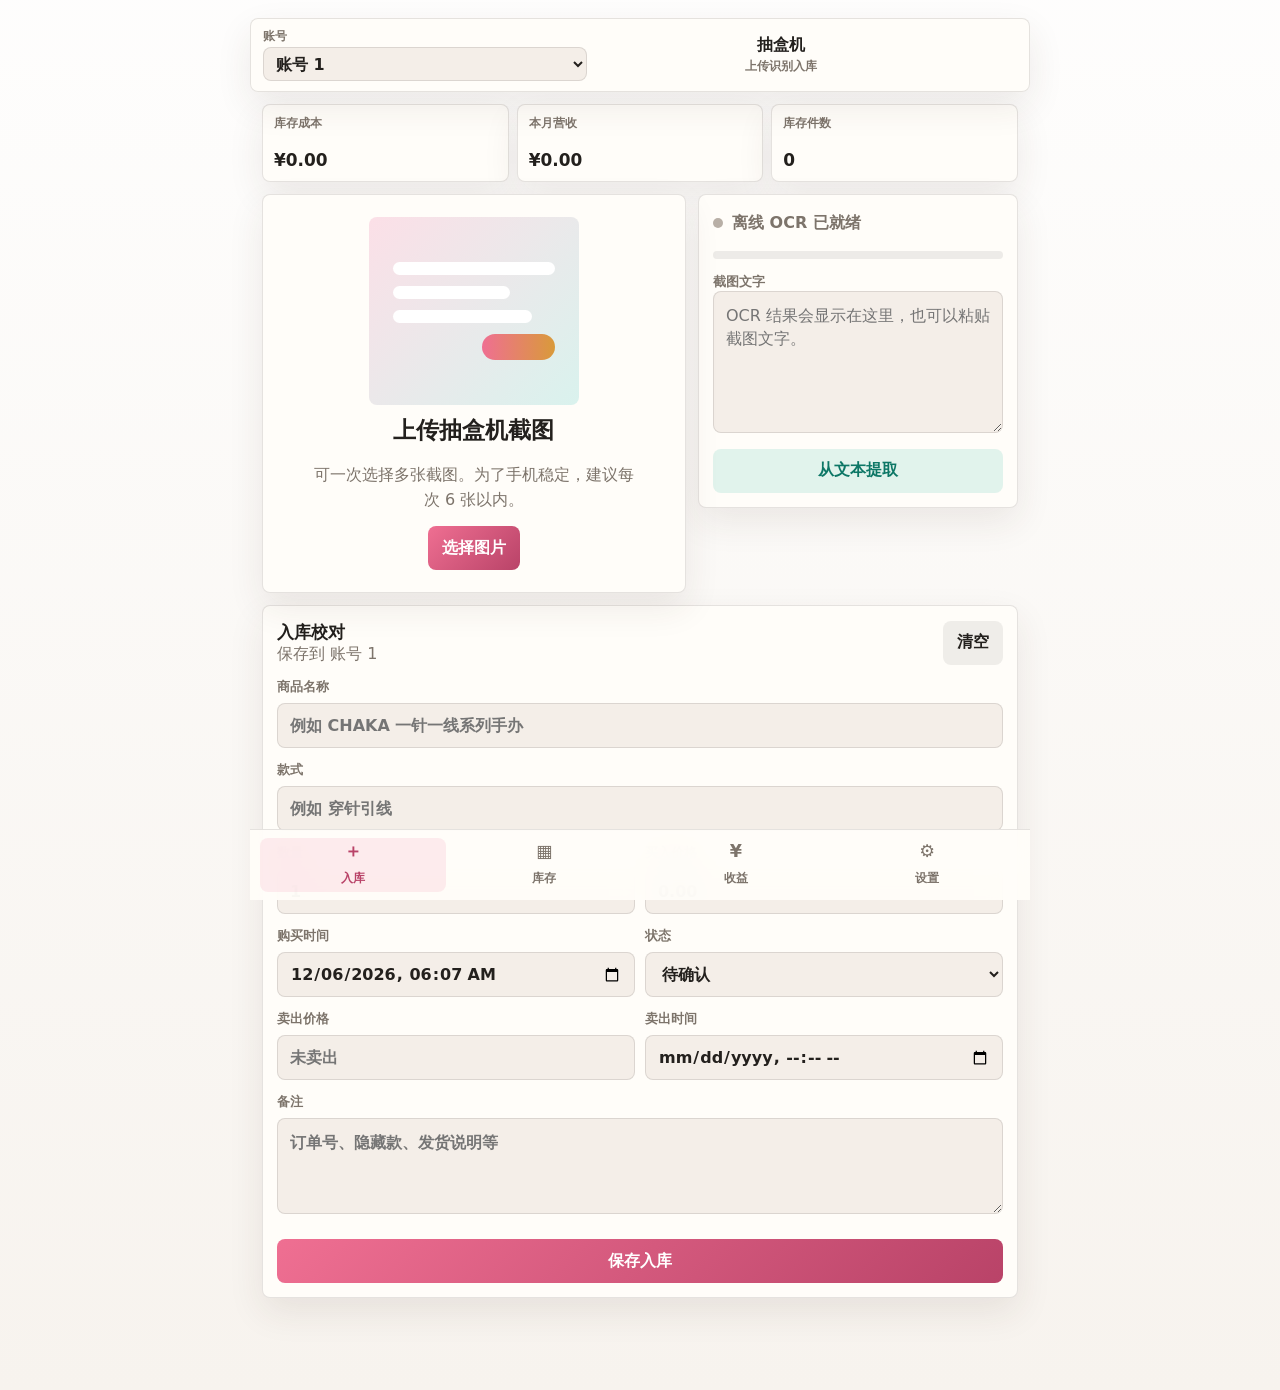
==== index.html @ b74ca7d3 "Publish Pop Mart tracker PWA v35" ====
<!doctype html>
<html lang="zh-CN">
  <head>
    <meta charset="UTF-8" />
    <meta name="viewport" content="width=device-width, initial-scale=1.0, maximum-scale=1.0, viewport-fit=cover" />
    <meta name="theme-color" content="#f7f3ee" />
    <meta name="apple-mobile-web-app-capable" content="yes" />
    <meta name="apple-mobile-web-app-title" content="抽盒机" />
    <meta name="apple-mobile-web-app-status-bar-style" content="default" />
    <title>抽盒机记录器</title>
    <link rel="manifest" href="manifest.webmanifest" />
    <link rel="icon" href="icons/icon.svg" type="image/svg+xml" />
    <link rel="apple-touch-icon" href="icons/apple-touch-icon.png" />
    <link rel="stylesheet" href="styles.css" />
  </head>
  <body>
    <main class="app-shell">
      <header class="app-header">
        <label class="account-switcher" aria-label="当前账号">
          <span>账号</span>
          <select id="activeAccountSelect"></select>
        </label>
        <div class="header-title">
          <strong>抽盒机</strong>
          <span id="headerHint">上传识别入库</span>
        </div>
        <button class="icon-action hidden" type="button" id="installButton" aria-label="安装到手机桌面">↓</button>
      </header>

      <section class="summary-strip" aria-label="当前账号汇总">
        <div>
          <span id="spendLabel">库存成本</span>
          <strong id="monthTotal">¥0.00</strong>
        </div>
        <div>
          <span>本月营收</span>
          <strong id="monthRevenueTotal">¥0.00</strong>
        </div>
        <div>
          <span>库存件数</span>
          <strong id="entryCount">0</strong>
        </div>
      </section>

      <section class="tab-panel active" id="tabCapture" data-tab-panel="capture" aria-label="上传图片识别入库">
        <section class="upload-zone" id="dropZone">
          <input id="imageInput" type="file" accept="image/*" multiple />
          <div class="upload-empty" id="uploadEmpty">
            <div class="receipt-visual" aria-hidden="true">
              <span></span>
              <span></span>
              <span></span>
              <b></b>
            </div>
            <h1>上传抽盒机截图</h1>
            <p>可一次选择多张截图。为了手机稳定，建议每次 6 张以内。</p>
            <button class="primary-action" type="button" id="selectButton">选择图片</button>
          </div>
          <div class="preview-wrap hidden" id="previewWrap">
            <img id="previewImage" alt="商品图片预览" />
            <div class="preview-actions">
              <button type="button" id="replaceButton">更换</button>
              <button type="button" id="scanButton">识别图片</button>
            </div>
          </div>
        </section>

        <section class="batch-card hidden" id="batchPanel">
          <div class="section-head">
            <div>
              <h2>批量入库</h2>
              <p id="batchHint">已选择 0 张截图</p>
            </div>
            <button type="button" class="ghost-action" id="clearBatchButton">清空</button>
          </div>
          <div class="batch-list" id="batchList"></div>
          <button class="save-action" type="button" id="batchScanButton">批量识别并保存</button>
        </section>

        <section class="scan-card">
          <div class="scan-state">
            <span class="status-dot" id="statusDot"></span>
            <p id="scanStatus">离线 OCR 已就绪</p>
          </div>
          <div class="progress" aria-hidden="true">
            <span id="progressBar"></span>
          </div>
          <label for="rawText">截图文字</label>
          <textarea id="rawText" rows="5" placeholder="OCR 结果会显示在这里，也可以粘贴截图文字。"></textarea>
          <button class="secondary-action" type="button" id="parseButton">从文本提取</button>
        </section>

        <form class="entry-form" id="entryForm">
          <div class="section-head">
            <div>
              <h2>入库校对</h2>
              <p id="formAccountHint">保存到当前账号</p>
            </div>
            <button type="button" class="ghost-action" id="resetButton">清空</button>
          </div>

          <label class="hidden">
            账号
            <select id="accountInput"></select>
          </label>

          <label>
            商品名称
            <input id="productNameInput" type="text" placeholder="例如 CHAKA 一针一线系列手办" required />
          </label>

          <label>
            款式
            <input id="styleNameInput" type="text" placeholder="例如 穿针引线" />
          </label>
          <div class="style-suggestions hidden" id="styleSuggestions" aria-label="款式候选"></div>
          <div class="style-reference hidden" id="styleReference">
            <span>截图款式区域</span>
            <img id="styleReferenceImage" alt="截图款式区域放大图" />
          </div>

          <div class="field-row">
            <label>
              数量
              <input id="quantityInput" type="number" min="1" step="1" value="1" required />
            </label>
            <label>
              买入价格
              <input id="priceInput" type="number" min="0" step="0.01" placeholder="0.00" required />
            </label>
          </div>

          <div class="field-row">
            <label>
              购买时间
              <input id="purchaseTimeInput" type="datetime-local" required />
            </label>
            <label>
              状态
              <select id="saleTypeInput">
                <option>待确认</option>
                <option>现货</option>
                <option>预售</option>
              </select>
            </label>
          </div>

          <div class="field-row">
            <label>
              卖出价格
              <input id="salePriceInput" type="number" min="0" step="0.01" placeholder="未卖出" />
            </label>
            <label>
              卖出时间
              <input id="saleTimeInput" type="datetime-local" />
            </label>
          </div>

          <label>
            备注
            <textarea id="noteInput" rows="3" placeholder="订单号、隐藏款、发货说明等"></textarea>
          </label>

          <button class="save-action" type="submit" id="saveButton">保存入库</button>
        </form>
      </section>

      <section class="tab-panel" id="tabInventory" data-tab-panel="inventory" aria-label="资产库存">
        <div class="section-head">
          <div>
            <h2>资产库存</h2>
            <p id="inventoryHint">当前账号库存会自动合并同款</p>
          </div>
          <select id="statusFilter" aria-label="库存状态筛选">
            <option value="">全部状态</option>
            <option>待确认</option>
            <option>现货</option>
            <option>预售</option>
          </select>
        </div>
        <div class="state-pills" id="statePills"></div>
        <div class="stock-list" id="stockList"></div>
        <section class="ledger-panel" aria-label="当前账号记录列表">
          <div class="section-head">
            <div>
              <h2>记录明细</h2>
              <p id="ledgerHint">点击编辑可修改买入或卖出信息</p>
            </div>
          </div>
          <div class="ledger-list" id="ledgerList"></div>
        </section>
      </section>

      <section class="tab-panel" id="tabStats" data-tab-panel="stats" aria-label="收益统计">
        <div class="stats-grid">
          <article>
            <span>本月卖出</span>
            <strong id="statsRevenue">¥0.00</strong>
          </article>
          <article>
            <span>本月利润</span>
            <strong id="statsProfit">¥0.00</strong>
          </article>
          <article>
            <span>已售件数</span>
            <strong id="statsSoldCount">0</strong>
          </article>
        </div>
        <section class="ledger-panel">
          <div class="section-head">
            <div>
              <h2>本月卖出</h2>
              <p>按卖出时间统计当前账号</p>
            </div>
          </div>
          <div class="ledger-list" id="soldList"></div>
        </section>
        <section class="ledger-panel">
          <div class="section-head">
            <div>
              <h2>所有账号汇总</h2>
              <p>合计库存、成本、营收和利润</p>
            </div>
          </div>
          <div class="account-summary-list" id="allAccountSummary"></div>
        </section>
      </section>

      <section class="tab-panel" id="tabSettings" data-tab-panel="settings" aria-label="设置">
        <details class="settings-card">
          <summary>
            <span>账号名称</span>
            <small>编辑 6 个账号</small>
          </summary>
          <div class="account-name-grid" id="accountNameGrid"></div>
        </details>
        <section class="settings-card">
          <div class="section-head">
            <div>
              <h2>数据</h2>
              <p>导出后可以用表格查看</p>
            </div>
          </div>
          <button type="button" class="secondary-action" id="exportButton">导出 CSV</button>
          <button type="button" class="danger-action" id="cleanupBadButton">清理错误识别记录</button>
        </section>
      </section>

      <select class="hidden" id="accountFilter" aria-hidden="true"></select>
      <div class="hidden" id="accountProductsGrid"></div>

      <nav class="tabbar" aria-label="任务栏">
        <button class="active" type="button" data-tab="capture">
          <span>＋</span>
          入库
        </button>
        <button type="button" data-tab="inventory">
          <span>▦</span>
          库存
        </button>
        <button type="button" data-tab="stats">
          <span>¥</span>
          收益
        </button>
        <button type="button" data-tab="settings">
          <span>⚙</span>
          设置
        </button>
      </nav>
    </main>

    <script src="vendor/tesseract/tesseract.min.js"></script>
    <script src="app.js"></script>
  </body>
</html>
---- styles.css ----
:root {
  color-scheme: light;
  --bg: #f7f3ee;
  --ink: #23201d;
  --muted: #7d746b;
  --line: rgba(46, 38, 32, 0.12);
  --surface: #fffdf9;
  --surface-soft: #f4eee8;
  --rose: #ef6f92;
  --rose-dark: #b94368;
  --mint: #2eb89e;
  --blue: #426fd0;
  --amber: #d99a3a;
  --danger: #b2574f;
  --shadow: 0 14px 36px rgba(65, 48, 36, 0.09);
}

* {
  box-sizing: border-box;
}

body {
  margin: 0;
  min-height: 100vh;
  -webkit-text-size-adjust: 100%;
  background:
    linear-gradient(180deg, rgba(255, 255, 255, 0.86), rgba(247, 243, 238, 0.92)),
    var(--bg);
  color: var(--ink);
  font-family:
    Inter, ui-sans-serif, system-ui, -apple-system, BlinkMacSystemFont, "Segoe UI",
    sans-serif;
}

button,
input,
select,
textarea {
  font: inherit;
}

input,
select,
textarea {
  font-size: 16px;
}

button {
  cursor: pointer;
}

h1,
h2,
h3,
p {
  margin-top: 0;
}

h1 {
  margin-bottom: 8px;
  font-size: 1.42rem;
  line-height: 1.16;
  letter-spacing: 0;
}

h2 {
  margin-bottom: 4px;
  font-size: 1.08rem;
  letter-spacing: 0;
}

h3 {
  margin: 0 0 5px;
  font-size: 0.98rem;
}

p {
  color: var(--muted);
}

.app-shell {
  width: min(780px, 100%);
  min-height: 100vh;
  margin: 0 auto;
  padding:
    max(12px, env(safe-area-inset-top))
    max(12px, env(safe-area-inset-right))
    calc(92px + env(safe-area-inset-bottom))
    max(12px, env(safe-area-inset-left));
}

.app-header {
  position: sticky;
  top: 0;
  z-index: 20;
  min-height: 62px;
  margin: -12px -12px 12px;
  padding:
    max(10px, env(safe-area-inset-top))
    max(12px, env(safe-area-inset-right))
    10px
    max(12px, env(safe-area-inset-left));
  display: grid;
  grid-template-columns: minmax(118px, 0.88fr) minmax(0, 1fr) 42px;
  gap: 10px;
  align-items: center;
  background: rgba(255, 253, 249, 0.92);
  border-bottom: 1px solid var(--line);
  backdrop-filter: blur(18px);
}

.account-switcher {
  display: grid;
  gap: 3px;
}

.account-switcher span,
.summary-strip span,
.stats-grid span {
  color: var(--muted);
  font-size: 0.72rem;
  font-weight: 850;
}

.account-switcher select {
  height: 34px;
  border: 1px solid var(--line);
  border-radius: 8px;
  background: var(--surface-soft);
  color: var(--ink);
  padding: 0 8px;
  font-weight: 900;
}

.header-title {
  min-width: 0;
  text-align: center;
  display: grid;
  gap: 2px;
}

.header-title strong {
  font-size: 1rem;
}

.header-title span {
  color: var(--muted);
  font-size: 0.76rem;
  font-weight: 800;
}

.icon-action {
  width: 40px;
  height: 40px;
  border: 0;
  border-radius: 8px;
  background: var(--rose);
  color: #fff;
  font-size: 1.1rem;
  font-weight: 950;
}

.summary-strip {
  display: grid;
  grid-template-columns: repeat(3, minmax(0, 1fr));
  gap: 8px;
  margin-bottom: 12px;
}

.summary-strip > div,
.stats-grid article,
.upload-zone,
.scan-card,
.entry-form,
.ledger-panel,
.settings-card {
  border: 1px solid var(--line);
  border-radius: 8px;
  background: var(--surface);
  box-shadow: var(--shadow);
}

.summary-strip > div {
  min-height: 78px;
  padding: 11px;
  display: grid;
  align-content: space-between;
}

.summary-strip strong {
  font-size: 1.06rem;
  line-height: 1.05;
}

.tab-panel {
  display: none;
  gap: 12px;
}

.tab-panel.active {
  display: grid;
}

.upload-zone {
  position: relative;
  min-height: 310px;
  overflow: hidden;
}

.upload-zone.dragging {
  border-color: var(--rose);
  box-shadow:
    var(--shadow),
    0 0 0 4px rgba(239, 111, 146, 0.15);
}

#imageInput {
  position: absolute;
  width: 1px;
  height: 1px;
  opacity: 0;
  pointer-events: none;
}

.upload-empty {
  min-height: 310px;
  padding: 22px;
  display: grid;
  place-items: center;
  align-content: center;
  gap: 12px;
  text-align: center;
}

.upload-empty p {
  max-width: 330px;
  margin-bottom: 2px;
  line-height: 1.55;
}

.receipt-visual {
  width: min(210px, 76%);
  aspect-ratio: 1.12;
  padding: 24px;
  border-radius: 8px;
  background:
    linear-gradient(135deg, rgba(239, 111, 146, 0.22), rgba(46, 184, 158, 0.18)),
    #fff;
  display: grid;
  gap: 11px;
  align-content: center;
}

.receipt-visual span,
.receipt-visual b {
  display: block;
  height: 13px;
  border-radius: 999px;
  background: #fff;
}

.receipt-visual span:nth-child(2) {
  width: 72%;
}

.receipt-visual span:nth-child(3) {
  width: 86%;
}

.receipt-visual b {
  width: 45%;
  height: 26px;
  justify-self: end;
  background: linear-gradient(90deg, var(--rose), var(--amber));
}

.preview-wrap {
  position: relative;
  min-height: 310px;
  background: #1f1b18;
}

.preview-wrap img {
  width: 100%;
  height: 100%;
  min-height: 310px;
  object-fit: contain;
  display: block;
}

.preview-actions {
  position: absolute;
  left: 12px;
  right: 12px;
  bottom: 12px;
  display: grid;
  grid-template-columns: 1fr 1fr;
  gap: 8px;
}

.primary-action,
.secondary-action,
.save-action,
.preview-actions button,
.ghost-action,
.mini-action {
  min-height: 44px;
  border: 0;
  border-radius: 8px;
  padding: 0 14px;
  font-weight: 900;
}

.primary-action,
.save-action,
.preview-actions button:last-child {
  background: linear-gradient(135deg, var(--rose), var(--rose-dark));
  color: #fff;
}

.secondary-action {
  background: rgba(46, 184, 158, 0.14);
  color: #0d7766;
}

.danger-action {
  width: 100%;
  min-height: 44px;
  margin-top: 10px;
  border: 0;
  border-radius: 8px;
  background: rgba(178, 87, 79, 0.13);
  color: var(--danger);
  font-weight: 900;
}

.ghost-action,
.preview-actions button:first-child,
.mini-action {
  background: rgba(35, 32, 29, 0.07);
  color: var(--ink);
}

.scan-card,
.entry-form,
.ledger-panel,
.settings-card,
.batch-card {
  padding: 14px;
}

.scan-state {
  display: flex;
  gap: 9px;
  align-items: center;
  min-height: 28px;
}

.scan-state p {
  margin: 0;
  font-weight: 850;
}

.status-dot {
  width: 10px;
  height: 10px;
  border-radius: 50%;
  background: #b8afa6;
  flex: 0 0 auto;
}

.status-dot.active {
  background: var(--mint);
  box-shadow: 0 0 0 6px rgba(46, 184, 158, 0.13);
}

.status-dot.warn {
  background: var(--danger);
}

.progress {
  height: 8px;
  margin: 14px 0;
  border-radius: 999px;
  overflow: hidden;
  background: rgba(35, 32, 29, 0.08);
}

.progress span {
  display: block;
  width: 0%;
  height: 100%;
  border-radius: inherit;
  background: linear-gradient(90deg, var(--rose), var(--mint));
  transition: width 180ms ease;
}

label {
  display: grid;
  gap: 7px;
  color: var(--muted);
  font-size: 0.84rem;
  font-weight: 850;
}

input,
select,
textarea {
  width: 100%;
  border: 1px solid var(--line);
  border-radius: 8px;
  background: var(--surface-soft);
  color: var(--ink);
  outline: none;
}

input,
select {
  height: 45px;
  padding: 0 12px;
}

textarea {
  resize: vertical;
  padding: 12px;
  line-height: 1.45;
}

input:focus,
select:focus,
textarea:focus {
  border-color: var(--rose);
  box-shadow: 0 0 0 3px rgba(239, 111, 146, 0.13);
}

.scan-card .secondary-action,
.settings-card .secondary-action,
.save-action,
.batch-card .save-action {
  width: 100%;
  margin-top: 12px;
}

.batch-card {
  display: grid;
  gap: 12px;
  border: 1px solid var(--line);
  border-radius: 8px;
  background: var(--surface);
  box-shadow: var(--shadow);
}

.batch-list {
  display: grid;
  gap: 8px;
  max-height: 260px;
  overflow: auto;
}

.batch-item {
  min-height: 58px;
  padding: 10px;
  display: grid;
  grid-template-columns: 34px minmax(0, 1fr);
  gap: 10px;
  align-items: center;
  border: 1px solid var(--line);
  border-radius: 8px;
  background: var(--surface-soft);
}

.batch-item span {
  width: 34px;
  height: 34px;
  display: grid;
  place-items: center;
  border-radius: 8px;
  background: #fff;
  color: var(--rose-dark);
  font-weight: 950;
}

.batch-item strong {
  display: block;
  overflow: hidden;
  text-overflow: ellipsis;
  white-space: nowrap;
  font-size: 0.9rem;
}

.batch-item small {
  color: var(--muted);
  font-weight: 800;
}

.batch-item.active {
  border-color: rgba(239, 111, 146, 0.52);
  background: rgba(239, 111, 146, 0.1);
}

.batch-item.done span {
  background: rgba(46, 184, 158, 0.14);
  color: #0d7766;
}

.entry-form {
  display: grid;
  gap: 13px;
}

.section-head {
  display: flex;
  justify-content: space-between;
  gap: 12px;
  align-items: center;
}

.section-head h2,
.section-head p {
  margin-bottom: 0;
}

.section-head select {
  width: auto;
  min-width: 108px;
}

.field-row {
  display: grid;
  grid-template-columns: repeat(2, minmax(0, 1fr));
  gap: 10px;
}

.style-suggestions {
  display: flex;
  flex-wrap: wrap;
  gap: 8px;
  margin-top: -4px;
}

.style-suggestions button {
  min-height: 34px;
  border: 0;
  border-radius: 999px;
  padding: 0 12px;
  background: rgba(239, 111, 146, 0.12);
  color: var(--rose-dark);
  font-size: 0.82rem;
  font-weight: 900;
}

.style-reference {
  display: grid;
  gap: 8px;
  padding: 10px;
  border: 1px solid var(--line);
  border-radius: 8px;
  background: #fff;
}

.style-reference span {
  color: var(--muted);
  font-size: 0.78rem;
  font-weight: 900;
}

.style-reference img {
  width: 100%;
  max-height: 150px;
  object-fit: contain;
  border-radius: 8px;
  background: var(--surface-soft);
}

.state-pills,
.stats-grid {
  display: grid;
  grid-template-columns: repeat(3, minmax(0, 1fr));
  gap: 8px;
}

.state-pill,
.stats-grid article {
  min-height: 86px;
  padding: 12px;
  border: 1px solid var(--line);
  border-radius: 8px;
  background: var(--surface);
  display: grid;
  align-content: space-between;
}

.state-title {
  display: flex;
  align-items: center;
  gap: 7px;
  font-weight: 900;
}

.state-dot {
  width: 10px;
  height: 10px;
  border-radius: 50%;
  flex: 0 0 auto;
}

.state-pill strong,
.stats-grid strong {
  display: block;
  font-size: 1.08rem;
  line-height: 1.05;
}

.state-meta {
  color: var(--muted);
  font-size: 0.78rem;
}

.stock-list,
.ledger-list,
.account-summary-list {
  display: grid;
  gap: 9px;
}

.ledger-list {
  margin-top: 12px;
}

.stock-card,
.ledger-entry {
  display: grid;
  gap: 10px;
  align-items: center;
  border: 1px solid var(--line);
  border-radius: 8px;
  background: var(--surface);
}

.stock-card {
  grid-template-columns: 72px minmax(0, 1fr) auto;
  padding: 11px;
}

.ledger-entry {
  grid-template-columns: 58px minmax(0, 1fr) auto;
  padding: 10px;
}

.stock-image,
.ledger-thumb {
  object-fit: cover;
  border-radius: 8px;
  background:
    linear-gradient(135deg, rgba(239, 111, 146, 0.16), rgba(46, 184, 158, 0.14)),
    #f4eee8;
}

.stock-image {
  width: 72px;
  height: 72px;
}

.ledger-thumb {
  width: 58px;
  height: 58px;
}

.stock-card h3,
.ledger-entry h3 {
  overflow: hidden;
  text-overflow: ellipsis;
  white-space: nowrap;
}

.stock-card p,
.ledger-entry p {
  margin: 0;
  color: var(--muted);
  font-size: 0.84rem;
}

.tag-line {
  display: flex;
  flex-wrap: wrap;
  gap: 6px;
  margin-top: 8px;
}

.ledger-tag {
  min-height: 23px;
  display: inline-flex;
  align-items: center;
  border-radius: 999px;
  padding: 0 8px;
  background: rgba(35, 32, 29, 0.07);
  color: var(--muted);
  font-size: 0.74rem;
  font-weight: 850;
}

.ledger-tag.state {
  color: #fff;
}

.ledger-tag.sold {
  background: rgba(46, 184, 158, 0.14);
  color: #0d7766;
}

.ledger-side {
  display: grid;
  justify-items: end;
  gap: 6px;
}

.ledger-amount {
  white-space: nowrap;
  font-weight: 950;
}

.mini-action {
  min-height: 32px;
  padding: 0 10px;
}

.danger-mini {
  background: rgba(178, 87, 79, 0.13);
  color: var(--danger);
}

.ledger-empty {
  min-height: 180px;
  display: grid;
  place-items: center;
  padding: 16px;
  color: var(--muted);
  text-align: center;
  border: 1px dashed var(--line);
  border-radius: 8px;
  background: rgba(255, 253, 249, 0.72);
}

.account-summary-row {
  display: grid;
  grid-template-columns: minmax(90px, 1fr) repeat(4, auto);
  gap: 8px;
  align-items: center;
  padding: 10px;
  border: 1px solid var(--line);
  border-radius: 8px;
  background: var(--surface);
  font-size: 0.82rem;
}

.account-summary-row strong {
  min-width: 0;
  overflow: hidden;
  text-overflow: ellipsis;
  white-space: nowrap;
}

.account-summary-row span {
  color: var(--muted);
  font-weight: 850;
  white-space: nowrap;
}

.account-summary-row.total {
  background: rgba(239, 111, 146, 0.1);
  border-color: rgba(239, 111, 146, 0.26);
}

.settings-card {
  display: grid;
  gap: 12px;
}

.settings-card summary {
  min-height: 46px;
  display: flex;
  justify-content: space-between;
  align-items: center;
  gap: 12px;
  cursor: pointer;
  font-weight: 950;
  list-style: none;
}

.settings-card summary::-webkit-details-marker {
  display: none;
}

.settings-card summary small {
  color: var(--muted);
  font-weight: 850;
}

.account-name-grid {
  display: grid;
  gap: 10px;
}

.tabbar {
  position: fixed;
  left: 50%;
  bottom: 0;
  z-index: 30;
  width: min(780px, 100%);
  transform: translateX(-50%);
  padding:
    8px
    max(10px, env(safe-area-inset-right))
    max(8px, env(safe-area-inset-bottom))
    max(10px, env(safe-area-inset-left));
  display: grid;
  grid-template-columns: repeat(4, minmax(0, 1fr));
  gap: 6px;
  border-top: 1px solid var(--line);
  background: rgba(255, 253, 249, 0.94);
  backdrop-filter: blur(18px);
}

.tabbar button {
  min-height: 54px;
  border: 0;
  border-radius: 8px;
  background: transparent;
  color: var(--muted);
  display: grid;
  place-items: center;
  gap: 2px;
  font-size: 0.76rem;
  font-weight: 900;
}

.tabbar button span {
  font-size: 1.1rem;
  line-height: 1;
}

.tabbar button.active {
  background: rgba(239, 111, 146, 0.12);
  color: var(--rose-dark);
}

.hidden {
  display: none !important;
}

@media (min-width: 860px) {
  .app-shell {
    padding-top: 18px;
  }

  .app-header {
    margin-top: 0;
    border: 1px solid var(--line);
    border-radius: 8px;
    box-shadow: var(--shadow);
  }

  #tabCapture.active {
    grid-template-columns: minmax(0, 1.18fr) minmax(320px, 0.82fr);
    align-items: start;
  }

  #tabCapture .entry-form {
    grid-column: 1 / -1;
  }
}

@media (max-width: 460px) {
  .app-header {
    grid-template-columns: minmax(112px, 1fr) minmax(92px, 0.72fr) 36px;
  }

  .header-title {
    text-align: right;
  }

  .icon-action {
    width: 36px;
    height: 36px;
  }

  .summary-strip,
  .state-pills,
  .stats-grid {
    gap: 7px;
  }

  .summary-strip > div,
  .state-pill,
  .stats-grid article {
    padding: 10px 8px;
  }

  .summary-strip strong,
  .state-pill strong,
  .stats-grid strong {
    font-size: 0.96rem;
  }

  .field-row {
    grid-template-columns: 1fr;
  }

  .stock-card {
    grid-template-columns: 62px minmax(0, 1fr);
  }

  .stock-card .mini-action {
    grid-column: 2;
    justify-self: start;
  }

  .stock-image {
    width: 62px;
    height: 62px;
  }

  .ledger-entry {
    grid-template-columns: 54px minmax(0, 1fr);
  }

  .ledger-side {
    grid-column: 2;
    justify-items: start;
  }

  .account-summary-row {
    grid-template-columns: 1fr 1fr;
  }

  .account-summary-row strong {
    grid-column: 1 / -1;
  }
}
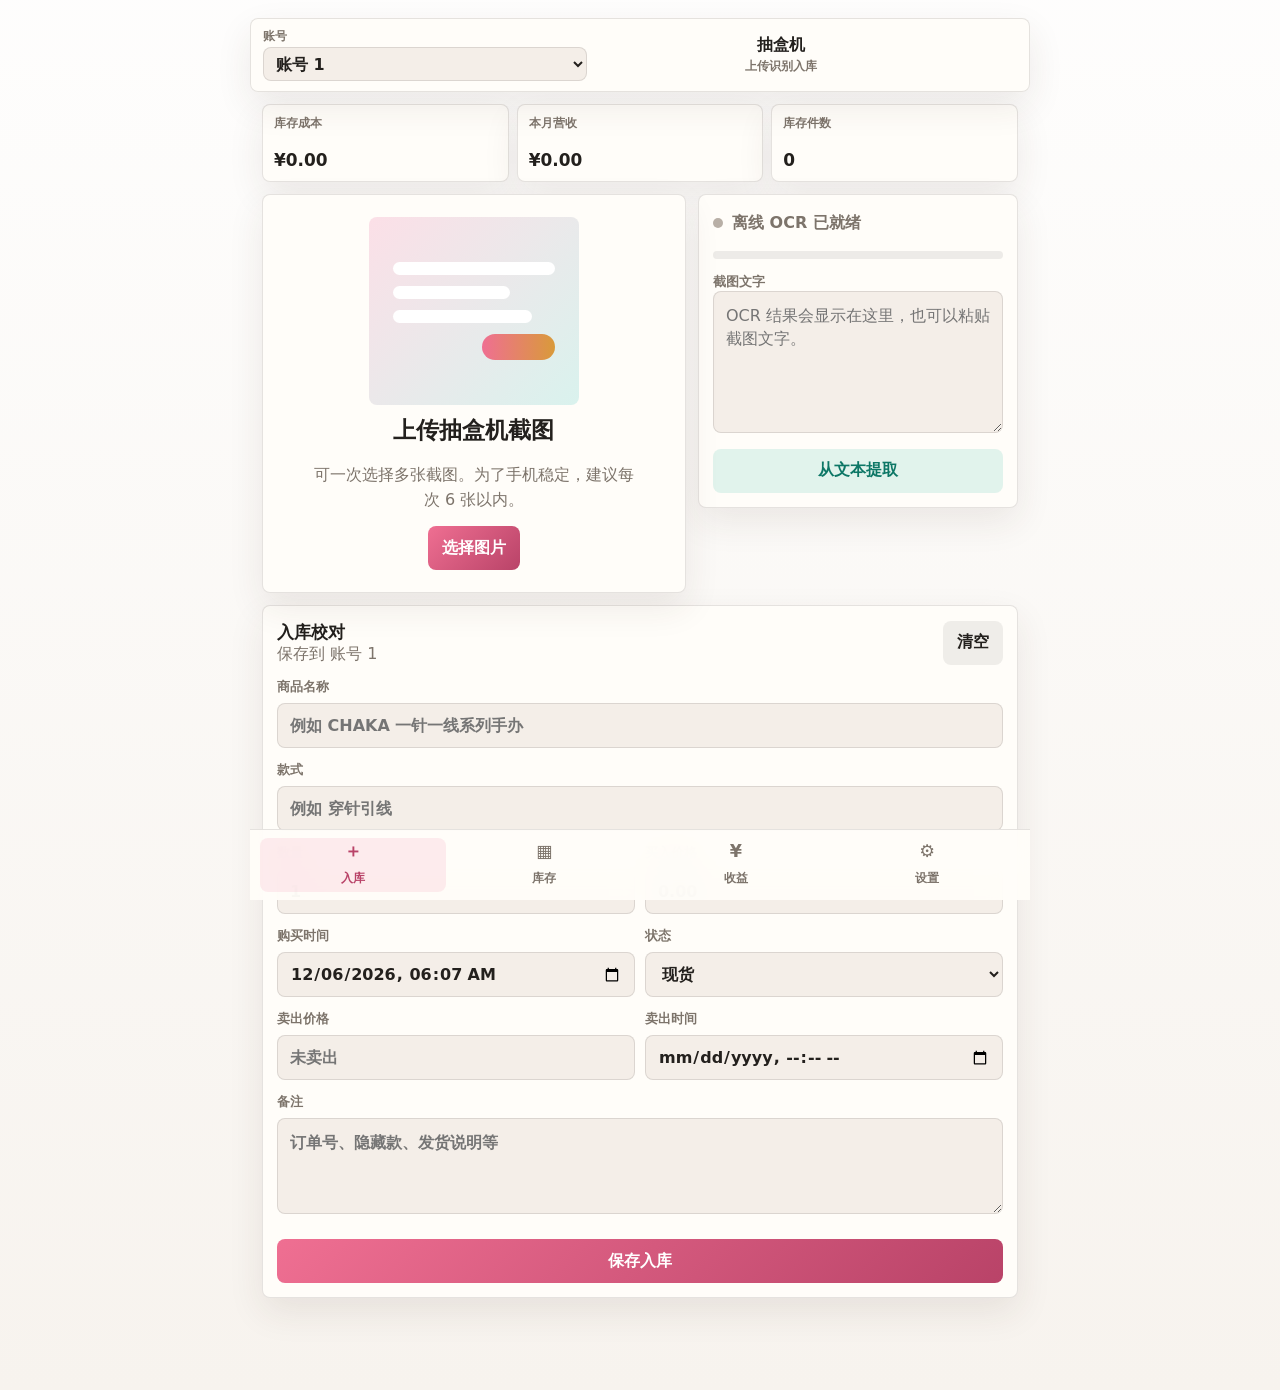
==== commit 648598e4: "Add delete action and remove pending status" ====
--- a/index.html
+++ b/index.html
@@ -138,7 +138,6 @@
             <label>
               状态
               <select id="saleTypeInput">
-                <option>待确认</option>
                 <option>现货</option>
                 <option>预售</option>
               </select>
@@ -162,6 +161,7 @@
           </label>
 
           <button class="save-action" type="submit" id="saveButton">保存入库</button>
+          <button class="danger-action hidden" type="button" id="formDeleteButton">删除这条记录</button>
         </form>
       </section>
 
@@ -173,7 +173,6 @@
           </div>
           <select id="statusFilter" aria-label="库存状态筛选">
             <option value="">全部状态</option>
-            <option>待确认</option>
             <option>现货</option>
             <option>预售</option>
           </select>
